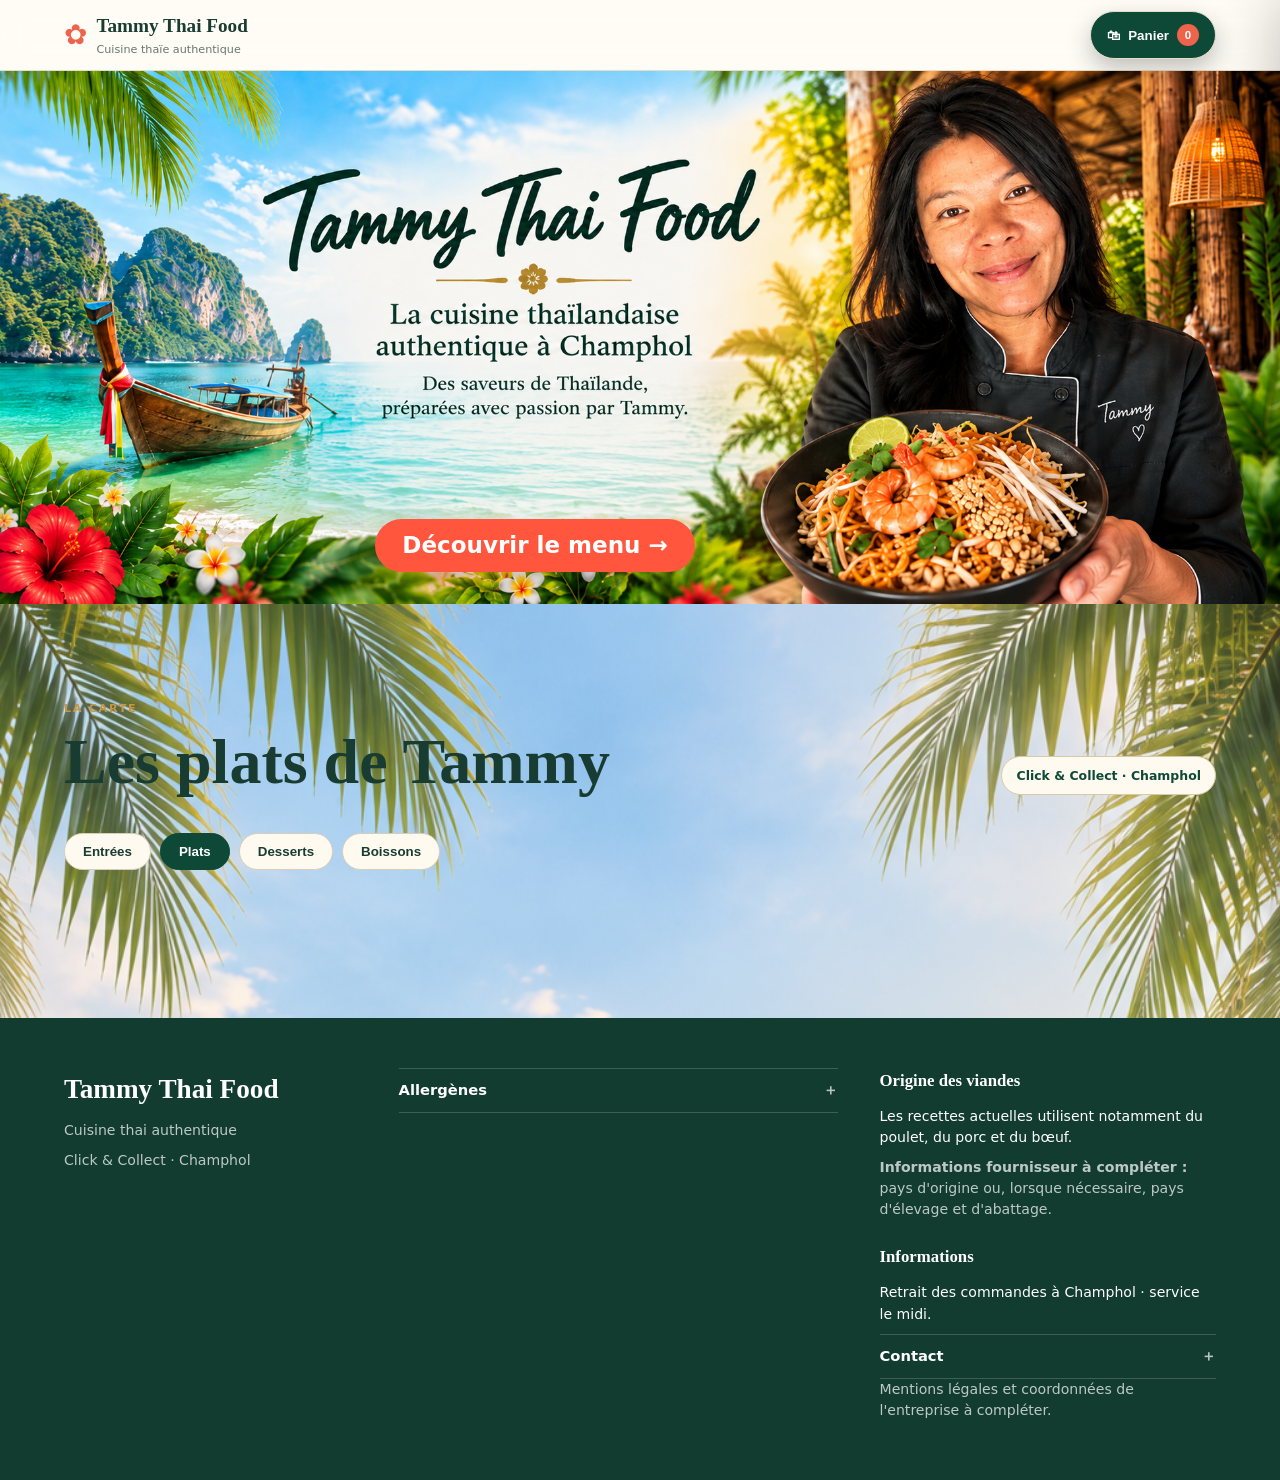
==== v2/index.html @ 0163ace2 "Refresh V2 checkout for admin slot integration" ====
<!doctype html>
<html lang="fr">
<head>
  <meta charset="utf-8">
  <meta name="viewport" content="width=device-width,initial-scale=1">

  <title>Tammy Thai Food — V2</title>

  <link rel="stylesheet" href="css/variables.css">
  <link rel="stylesheet" href="css/layout.css">
  <link rel="stylesheet" href="css/header.css">
  <link rel="stylesheet" href="css/hero.css?v=20260924-03">
  <link rel="stylesheet" href="css/menu.css?v=20261020-01">
  <link rel="stylesheet" href="css/cart.css?v=20261013-02">
  <link rel="stylesheet" href="css/footer.css">
  <link rel="stylesheet" href="css/responsive.css?v=20261006-01">
</head>

<body>

<header class="site-header">
  <a class="brand" href="#accueil">
    <span class="brand-mark">✿</span>
    <span>
      <b>Tammy Thai Food</b>
      <small>Cuisine thaïe authentique</small>
    </span>
  </a>

  <button class="cart-button" type="button">
    🛍 <span>Panier</span>
    <b id="cart-count">0</b>
  </button>
</header>

<main>

  <section id="accueil" class="hero">
    <div class="hero-content">
      <p class="eyebrow">Cuisine thai authentique</p>

      <h1>Les saveurs de Thaïlande<br>à votre table.</h1>

      <p>Des plats préparés avec passion, à commander simplement.</p>

      <a class="button" href="#menu">
        Découvrir le menu →
      </a>
    </div>
  </section>

  <section id="menu" class="menu section">

    <div class="section-heading">
      <div>
        <p class="eyebrow">La carte</p>
        <h2>Les plats de Tammy</h2>
      </div>

      <span class="tag">Click & Collect · Champhol</span>
    </div>

    <div class="category-row">
      <button>Entrées</button>
      <button class="active">Plats</button>
      <button>Desserts</button>
      <button>Boissons</button>
    </div>

    <div id="menu-grid" class="dish-grid"></div>

  </section>

</main>

<footer>
  <div class="footer-brand">
    <b>Tammy Thai Food</b>
    <p>Cuisine thai authentique</p>
    <p>Click & Collect · Champhol</p>
  </div>

  <div class="footer-block">
    <details class="footer-details">
      <summary>Allergènes</summary>
      <p class="footer-note">Ébauche issue des recettes et ingrédients actuellement enregistrés dans notre base. Les sauces et certains ingrédients restent à détailler et à vérifier.</p>
      <ul>
        <li><strong>Pad Thaï :</strong> cacahuètes, œufs, soja ; crustacés selon le choix crevettes.</li>
        <li><strong>Sauté de poulet aux noix de cajou :</strong> fruits à coque (noix de cajou).</li>
        <li><strong>Riz sauté :</strong> œufs ; crustacés selon le choix crevettes.</li>
        <li><strong>Rouleau de printemps :</strong> crustacés.</li>
        <li><strong>Tom Yum aux crevettes, poulet et poisson :</strong> crustacés (crevettes) et poisson.</li>
        <li><strong>Brochettes de poulet satay :</strong> allergènes de la marinade et de la sauce satay à confirmer sur les étiquettes fournisseurs avant publication définitive.</li>
        <li><strong>Tom kha kai :</strong> poisson.</li>
        <li><strong>Salade de papaye :</strong> cacahuètes et poisson (sauce poisson).</li>
        <li><strong>Bò Bún au bœuf :</strong> arachides (cacahuètes) ; allergènes des nems, de la marinade et des sauces à vérifier sur les étiquettes fournisseurs.</li>
        <li><strong>Bœuf sauté sauce huître :</strong> mollusques via la sauce huître ; autres allergènes à confirmer sur l’étiquette du fournisseur.</li>
        <li><strong>Chicken Massena, soupes de curry et nems :</strong> à compléter après vérification des recettes et produits utilisés.</li>
      </ul>
      <p class="footer-note">En cas d'allergie, consultez les informations détaillées avant de commander.</p>
    </details>
  </div>

  <div class="footer-block">
    <h3>Origine des viandes</h3>
    <p>Les recettes actuelles utilisent notamment du poulet, du porc et du bœuf.</p>
    <p class="footer-note"><strong>Informations fournisseur à compléter :</strong> pays d'origine ou, lorsque nécessaire, pays d'élevage et d'abattage.</p>

    <h3 class="footer-subtitle">Informations</h3>
    <p>Retrait des commandes à Champhol · service le midi.</p>
    <details class="footer-details">
      <summary>Contact</summary>
      <p>Email : bientôt disponible.</p>
    </details>
    <p class="footer-note">Mentions légales et coordonnées de l'entreprise à compléter.</p>
  </div>
</footer>

<!-- PANIER -->

<aside id="cart-panel" class="cart-panel">

  <div class="cart-panel-head">
    <h2>Votre panier</h2>

    <button
      type="button"
      data-cart-close
      aria-label="Fermer le panier">
      ×
    </button>
  </div>

  <div id="cart-content">
    <p class="empty-cart">Votre panier est vide.</p>
  </div>

</aside>

<script type="module" src="js/app.js?v=20261022-01"></script>
<script type="module" src="js/checkout.js?v=20261022-02"></script>

</body>
</html>
---- v2/css/variables.css ----
:root{--cream:#f7f1e3;--paper:#fffdf8;--ink:#183c31;--muted:#68756e;--green:#0e4938;--gold:#c59643;--coral:#ee634c;--line:#e5dcc9;--shadow:0 16px 40px rgba(31,56,45,.10);--radius:20px;font-family:system-ui,-apple-system,"Segoe UI",sans-serif}*{box-sizing:border-box}
---- v2/css/layout.css ----
html{scroll-behavior:smooth}body{margin:0;background:var(--cream);color:var(--ink);line-height:1.55;overflow-x:hidden}a{text-decoration:none;color:inherit}.section{max-width:1200px;margin:auto;padding:90px 5vw}.eyebrow{text-transform:uppercase;letter-spacing:.15em;font-size:.7rem;font-weight:800;color:var(--gold);margin:0 0 10px}h1,h2,h3{font-family:Georgia,serif}h2{font-size:clamp(2.2rem,4vw,3.5rem);line-height:1.05;margin:0}.lead{max-width:650px;color:var(--muted);font-size:1.05rem}.button{display:inline-flex;padding:14px 24px;border-radius:999px;background:var(--coral);color:#fff;font-weight:800}
---- v2/css/header.css ----
.site-header{position:sticky;top:0;z-index:30;display:flex;align-items:center;gap:24px;padding:11px 5vw;background:#fffdf8ee;border-bottom:1px solid var(--line);backdrop-filter:blur(12px)}.brand{display:flex;align-items:center;gap:9px;margin-right:auto}.brand-mark{font-size:28px;color:var(--coral)}.brand b{font-family:Georgia,serif;font-size:1.2rem}.brand small{display:block;color:var(--muted);font-size:.7rem}.site-header nav{display:flex;gap:24px;font-size:.86rem;font-weight:700}.site-header nav a:hover{color:var(--coral)}.cart-button{border:1px solid var(--line);background:var(--paper);border-radius:999px;padding:9px 15px;font-weight:800;color:var(--ink)}
---- v2/css/hero.css ----
.hero{position:relative;isolation:isolate;width:100%;aspect-ratio:1920/800;min-height:420px;max-height:800px;display:block;overflow:hidden;background:url('../banniere%20site.png') center center/cover no-repeat}.hero::before,.hero::after{display:none}.hero-content{position:absolute;inset:0;z-index:3;max-width:none;text-shadow:none}.hero-content>p,.hero-content>h1{display:none}.hero .button{position:absolute;left:29.3%;top:84%;width:25%;height:10%;display:flex;align-items:center;justify-content:center;padding:0 2%;box-sizing:border-box;background:#ff563d;color:#fff;border:0;border-radius:999px;box-shadow:0 8px 20px rgba(0,0,0,.16);font-size:clamp(14px,1.8vw,30px);font-weight:700;text-decoration:none;line-height:1;cursor:pointer;transition:transform .2s,background .2s,box-shadow .2s}.hero .button:hover{background:#ff684f;transform:translateY(-2px);box-shadow:0 12px 26px rgba(0,0,0,.22)}.hero .button:active{transform:translateY(1px)}@media(max-width:620px){.hero{aspect-ratio:auto;width:100%;height:41.6667vw;min-height:0!important;max-height:none;padding:0;background-position:center top;background-size:100% 100%;background-repeat:no-repeat}.hero .button{left:28%;top:78%;width:30%;height:14%;font-size:clamp(11px,3vw,18px)}}
---- v2/css/menu.css ----
.menu{position:relative;background:var(--cream);max-width:none;padding:96px 5vw 110px;overflow:hidden}.menu:before{content:"";position:absolute;inset:0;background:linear-gradient(rgba(247,241,227,.08),rgba(247,241,227,.14)),url("../fond d'écran.png") center top/cover no-repeat;opacity:.95;pointer-events:none}.menu>*{position:relative;z-index:1;max-width:1180px;margin-left:auto;margin-right:auto}.section-heading{display:flex;justify-content:space-between;align-items:end;gap:20px}.section-heading h2{font-size:clamp(2.6rem,5vw,4.4rem)}.tag{padding:9px 14px;border:1px solid #d9c9a6;border-radius:99px;color:var(--green);font-size:.78rem;background:#fffaf0;font-weight:700}.category-row{display:flex;gap:9px;margin:34px auto 34px!important;overflow:auto;padding:4px 0}.category-row button{border:1px solid #d9cdb9;background:#fffaf0;border-radius:999px;padding:10px 18px;color:var(--ink);font-weight:700;cursor:pointer;white-space:nowrap;transition:.18s}.category-row button:hover{transform:translateY(-1px);border-color:var(--gold)}.category-row .active{background:var(--green);border-color:var(--green);color:#fff}.dish-grid{display:grid;grid-template-columns:repeat(3,minmax(0,1fr));gap:24px}.dish-card{position:relative;display:flex;flex-direction:column;height:100%;background:#fffdf8;border:1px solid #e6dccb;border-radius:24px;overflow:hidden;box-shadow:0 18px 45px rgba(31,56,45,.11);transition:transform .2s,box-shadow .2s}.dish-card:hover{transform:translateY(-5px);box-shadow:0 25px 55px rgba(31,56,45,.17)}.dish-photo{height:235px;background:#e7dfcd center/95% no-repeat; background-size:90% !important;position:relative}.dish-photo:after{content:"";position:absolute;inset:0;background:linear-gradient(180deg,transparent 55%,rgba(0,0,0,.16));pointer-events:none}.dish-badge{position:absolute;z-index:1;top:14px;left:14px;padding:6px 10px;border-radius:99px;background:rgba(255,253,248,.94);color:var(--green);font-size:.7rem;font-weight:800}.dish-badge.promo-badge{left:auto;right:14px;background:var(--coral);color:#fff}.dish-badge.rice-badge{left:auto;right:14px;top:auto;bottom:14px;background:rgba(255,253,248,.94);color:var(--green)}
.dish-card-body{display:flex;flex-direction:column;flex:1;padding:20px 20px 22px}.dish-title-row{display:flex;justify-content:space-between;align-items:flex-start;gap:12px}.dish-title-copy{min-width:0}.dish-subtitle{margin-top:5px;color:var(--muted);font-size:.76rem;font-weight:700;letter-spacing:.01em}.dish-card h3{margin:0;font-size:1.35rem;line-height:1.05}.price{font-weight:900;color:var(--coral);font-size:1.1rem;white-space:nowrap}.dish-card p{color:var(--muted);font-size:.84rem;line-height:1.5;min-height:62px;margin:12px 0 14px}.quantity-row{display:flex;align-items:center;justify-content:space-between;padding:10px 12px;border-bottom:1px solid #eadfca;color:#8a806e;font-size:.82rem}.quantity-controls{display:flex;align-items:center;gap:14px}.quantity-controls button,.spice-row-controls button{width:30px;height:30px;border:1px solid #d8c8aa;border-radius:50%;background:#fffdf8;color:var(--green);font-size:1.1rem;font-weight:900;cursor:pointer;transition:transform .12s,background .12s,box-shadow .12s}.quantity-controls button:hover,.spice-row-controls button:hover{background:#f5dfaa;border-color:var(--gold);box-shadow:0 0 0 4px rgba(207,159,55,.16)}.quantity-controls button:active,.spice-row-controls button:active{transform:scale(.78);background:var(--gold);color:#fff;box-shadow:0 0 0 7px rgba(207,159,55,.25)}.quantity-controls b{min-width:18px;text-align:center;color:var(--green);font-size:1rem}.spice-box{margin:0 0 13px;padding:11px 12px 4px;border:1px solid #ead5ac;border-radius:15px;background:#fff8e9;animation:softIn .2s ease-out}.chili-packet-box{margin-top:0}.chili-packet-box .spice-row-controls b{min-width:82px}.spice-box-empty{font-size:.76rem;color:#8a806e;font-style:italic;padding:12px}.spice-box-title{font-size:.78rem;font-weight:800;color:#786f5d;margin-bottom:5px}.spice-row{display:flex;align-items:center;justify-content:space-between;gap:8px;padding:9px 0;border-top:1px dashed #ead5ac;color:#786f5d;font-size:.82rem}.spice-row-controls{display:flex;align-items:center;gap:10px}.spice-row-controls b{min-width:68px;text-align:center;font-size:.78rem;letter-spacing:1px}.dish-action{width:100%;margin-top:auto;justify-content:center;padding:12px 18px!important;transition:transform .12s,box-shadow .15s,background .15s}.dish-action:not(:disabled):hover{transform:translateY(-2px);box-shadow:0 8px 18px rgba(31,56,45,.2)}.dish-action:not(:disabled):active{transform:scale(.96);box-shadow:0 0 0 6px rgba(42,91,70,.18)}.dish-action:disabled,.dish-action.is-disabled{opacity:.45;cursor:not-allowed}.dish-card[data-category="Boissons"] .dish-photo{height:190px}.dish-card[data-category="Desserts"] .dish-photo{height:210px}@keyframes softIn{from{opacity:0;transform:translateY(-5px)}to{opacity:1;transform:translateY(0)}}@media(max-width:900px){.dish-grid{grid-template-columns:repeat(2,minmax(0,1fr))}.dish-photo{height:220px}.menu{padding-top:75px}}@media(max-width:620px){.menu{padding:58px 5vw 75px;touch-action:pan-y}.section-heading h2{font-size:2.7rem}.dish-grid{grid-template-columns:1fr;gap:18px}.dish-photo,.dish-card[data-category="Boissons"] .dish-photo,.dish-card[data-category="Desserts"] .dish-photo{height:245px}.dish-card-body{padding:18px}.dish-card h3{font-size:1.25rem}.category-row{margin-top:25px!important;margin-bottom:24px!important;overflow:visible;display:flex;flex-wrap:nowrap;justify-content:stretch;gap:4px;padding:5px 0 8px;touch-action:pan-y}.category-row button{flex:1 1 25%;min-width:0;padding:9px 4px;font-size:.78rem;white-space:nowrap}}

/* V2.06.28 — fiches compactes sur mobile */
@media(max-width:620px){
  .dish-photo,.dish-card[data-category="Boissons"] .dish-photo,.dish-card[data-category="Desserts"] .dish-photo{height:180px}
  .dish-card-body{padding:13px 14px 15px}
  .dish-card h3{font-size:1.12rem;line-height:1.08}
  .dish-title-row{gap:8px}
  .price{font-size:1rem}
  .dish-card p{font-size:.78rem;line-height:1.38;min-height:0;margin:8px 0 10px}
  .spice-box{margin-bottom:8px;padding:7px 10px 3px;border-radius:12px}
  .spice-box-title{font-size:.72rem;margin-bottom:3px}
  .spice-row{padding:6px 0;font-size:.76rem;gap:6px}
  .spice-row-controls{gap:7px}
  .spice-row-controls button,.quantity-controls button{width:28px;height:28px}
  .spice-row-controls b{min-width:58px;font-size:.72rem;letter-spacing:0}
  .protein-box .spice-row{padding:5px 0}
  .quantity-row{padding:7px 8px;font-size:.78rem}
  .dish-action{padding:10px 14px!important}
}


/* V2.06.27 — Mention des allergènes sous la description */
.dish-allergens{margin-top:8px!important;padding:8px 10px;border-left:3px solid #b66b2b;border-radius:4px;background:#fff6e8;color:#69401e;font-size:.82rem!important;line-height:1.4}


/* Bò Bún — choix distinct de sauce, pas de niveau de piment */
.sauce-box{margin-top:10px}
.sauce-option{display:flex;align-items:center;gap:9px;padding:7px 0;cursor:pointer;font-size:.9rem}
.sauce-option input{width:18px;height:18px;accent-color:var(--green);flex:0 0 auto}


/* V3.11 — choix de protéine indisponible */
.protein-row.protein-unavailable{opacity:.68;color:#8a7772;background:#f7efec;border-radius:8px;padding:8px 10px}
.protein-row.protein-unavailable b{color:#a53c30;font-size:.82rem;white-space:nowrap}
---- v2/css/cart.css ----
.cart-button{
  cursor:pointer;
  position:fixed;
  right:18px;
  bottom:18px;
  z-index:120;
  display:flex;
  align-items:center;
  gap:8px;
  padding:12px 16px;
  border-radius:999px;
  background:var(--green);
  color:white;
  box-shadow:0 10px 25px rgba(0,0,0,.25);
  transition:transform .15s ease, box-shadow .2s ease;
}

.cart-button:hover{
  transform:translateY(-2px);
  box-shadow:0 14px 30px rgba(0,0,0,.28);
}

.cart-button:active{
  transform:scale(.96);
}

.cart-button b{
  display:inline-grid;
  place-items:center;
  min-width:22px;
  height:22px;
  padding:0 6px;
  border-radius:999px;
  background:var(--coral);
  color:#fff;
  font-size:.72rem;
}

.cart-panel{
  position:fixed;
  z-index:130;
  top:0;
  right:0;
  width:min(380px,95vw);
  height:100vh;
  height:100dvh;
  max-height:100dvh;
  background:var(--paper);
  box-shadow:-20px 0 60px rgba(0,0,0,.25);
  padding:20px;
  padding-bottom:calc(20px + env(safe-area-inset-bottom));
  transform:translateX(105%);
  transition:transform .25s ease;
  overflow:auto;
}

.cart-panel.open{
  transform:translateX(0);
}

.cart-panel-head{
  display:flex;
  justify-content:space-between;
  align-items:center;
  padding-bottom:16px;
  margin-bottom:18px;
  border-bottom:1px solid var(--line);
}

.cart-panel-head button{
  border:0;
  background:none;
  font-size:2rem;
  cursor:pointer;
  transition:transform .12s ease;
}

.cart-panel-head button:hover{
  transform:scale(1.08);
}

.cart-panel-head button:active{
  transform:scale(.92);
}

.empty-cart{
  padding:35px 0;
  color:var(--muted);
}

.cart-line{
  display:flex;
  gap:12px;
  align-items:center;
  padding:14px 0;
  border-bottom:1px solid var(--line);
}

.cart-photo{
  width:64px;
  height:64px;
  border-radius:12px;
  background:#f3ead8 center/cover no-repeat;
  object-fit:cover;
  display:block;
  flex:none;
}

.cart-unit-info{
  flex:1;
  min-width:0;
}

.cart-unit-info strong{
  display:block;
  font-size:.95rem;
}

.cart-unit-info small,
.cart-unit-info span{
  display:block;
  margin-top:4px;
  font-size:.78rem;
  color:var(--muted);
}

.cart-quantity-control{
  display:flex;
  align-items:center;
  gap:7px;
  margin-top:8px;
}

.cart-quantity-control button{
  width:25px;
  height:25px;
  border-radius:50%;
  border:1px solid #d9c69c;
  background:white;
  color:var(--green);
  font-size:1rem;
  font-weight:800;
  cursor:pointer;
  transition:transform .12s ease, background .15s ease;
}

.cart-quantity-control button:hover{
  background:#fff6dd;
}

.cart-quantity-control button:active{
  transform:scale(.9);
}

.cart-quantity-control b{
  min-width:18px;
  text-align:center;
  font-size:.82rem;
  color:var(--green);
}

.cart-remove{
  width:32px;
  height:32px;
  border-radius:50%;
  border:1px solid var(--line);
  background:white;
  color:var(--coral);
  cursor:pointer;
  font-size:1.2rem;
  transition:transform .12s ease, background .15s ease;
}

.cart-remove:hover{
  background:#fff2ef;
}

.cart-remove:active{
  transform:scale(.9);
}

.cart-total{
  display:flex;
  justify-content:space-between;
  padding:22px 0;
  font-size:1.15rem;
}

.cart-actions{
  display:flex;
  flex-direction:column;
  gap:10px;
}

/* Bouton Valider */

.cart-validate{
  transition:transform .12s ease, box-shadow .15s ease;
}

.cart-validate:hover{
  transform:translateY(-2px);
  box-shadow:0 8px 18px rgba(31,56,45,.2);
}

.cart-validate:active{
  transform:scale(.96);
  box-shadow:0 0 0 6px rgba(42,91,70,.18);
}

/* Bouton Vider */

.secondary-cart-action{
  border:1px solid var(--line);
  background:white;
  padding:11px;
  border-radius:22px;
  cursor:pointer;
  transition:transform .12s ease, box-shadow .15s ease, background .15s ease;
}

.secondary-cart-action:hover{
  background:#f8f4ec;
}

.secondary-cart-action:active{
  transform:scale(.96);
  box-shadow:0 0 0 6px rgba(42,91,70,.15);
}

.cart-spice-control{
  display:flex;
  align-items:center;
  gap:6px;
  margin-top:8px;
  padding:7px 9px;
  border-radius:11px;
  background:#fbf3e2;
  border:1px solid #ead9b9;
}

.cart-spice-control button{
  width:24px;
  height:24px;
  border-radius:50%;
  border:1px solid #d9c69c;
  background:white;
  cursor:pointer;
  transition:transform .12s ease, background .15s ease;
}

.cart-spice-control button:hover{
  background:#fff6dd;
}

.cart-spice-control button:active{
  transform:scale(.9);
}

/* Confirmation de commande */

.order-success{
  text-align:center;
  padding:30px 15px;
}

.success-icon{
  width:72px;
  height:72px;
  margin:0 auto 18px;
  border-radius:50%;
  background:#2a5b46;
  color:white;
  display:grid;
  place-items:center;
  font-size:2rem;
  font-weight:bold;
}

.order-success h3{
  margin:0 0 10px;
}

.pickup-reminder{
  margin-top:15px;
  color:var(--green);
  font-weight:600;
}

/* Le bouton panier reste attaché à l'en-tête sticky.
   Il suit donc l'écran avec le header au lieu de rester en bas de l'écran. */

.cart-button{
  position:static;
  flex:none;
}

.site-header{
  position:sticky;
}

.site-header > .cart-button{
  margin-left:auto;
}

.site-header nav{
  display:flex;
  align-items:center;
}

@media(max-width:620px){

  .site-header{
    position:sticky;
    top:0;
    display:grid;
    grid-template-columns:minmax(0,1fr) auto;
    align-items:center;
    gap:8px;
  }

  .site-header .brand{
    width:auto;
    min-width:0;
    margin-right:0;
  }

  .site-header > .cart-button{
    grid-column:2;
    grid-row:1;
    margin-left:0;
  }

  .site-header nav{
    grid-column:1 / -1;
    grid-row:2;
    width:100%;
  }

  .cart-panel{
    width:100vw;
    max-width:100vw;
    padding:18px;
  }

}


/* Confirmation visuelle après ajout au panier */
.cart-button.cart-bump{
  animation:cart-bump .45s ease;
}

@keyframes cart-bump{
  0%{transform:scale(1)}
  35%{transform:scale(1.08)}
  65%{transform:scale(.96)}
  100%{transform:scale(1)}
}

.cart-unit-info span small{
  display:inline;
  margin:0;
  font-size:.72rem;
}


/* Miniatures réelles dans le panier */
.cart-photo-placeholder{
  display:grid;
  place-items:center;
  color:var(--green);
  font-size:1.5rem;
}
.cart-photo-error{
  visibility:hidden;
}


/* V2.06.26 — Formulaire de commande affiché en premier dans le panneau */
#order-form[hidden], #cart-content[hidden]{display:none!important}
#order-form{width:100%;margin:0 0 16px;scroll-margin-top:12px}
.checkout-pickup{display:flex;flex-direction:column;gap:6px;font-weight:700;margin:0 0 12px}
.checkout-pickup select{width:100%;min-height:44px;border:1px solid #d8c8aa;border-radius:10px;padding:10px;background:#fffdf8;color:var(--ink);font:inherit}
.promo-note{margin:8px 0 12px!important;min-height:0!important;padding:8px 10px;border-radius:10px;background:#fff0ed;color:#9a3f32!important;font-weight:800;font-size:.8rem!important}
---- v2/css/footer.css ----
footer{
  display:grid;
  grid-template-columns:1fr 1.5fr 1.15fr;
  gap:42px;
  padding:50px 5vw;
  background:#123c30;
  color:#fff;
}
footer b{
  font-family:Georgia,serif;
  font-size:1.7rem;
}
footer h3{
  margin:0 0 12px;
  font-family:Georgia,serif;
  font-size:1.05rem;
}
footer p,
footer li{
  margin:0 0 9px;
  line-height:1.5;
  font-size:.88rem;
}
footer ul{
  margin:0;
  padding-left:18px;
}
footer .footer-brand p,
footer .footer-note{
  opacity:.72;
}
footer .footer-brand p:first-of-type{
  margin-top:10px;
}
footer .footer-subtitle{
  margin-top:24px;
}
@media (max-width:900px){
  footer{
    grid-template-columns:1fr 1fr;
  }
  footer .footer-brand{
    grid-column:1 / -1;
  }
}
@media (max-width:620px){
  footer{
    display:block;
    padding:40px 5vw;
  }
  footer .footer-block + .footer-block{
    margin-top:28px;
  }
}
footer .footer-details{
  margin:0;
  border-top:1px solid rgba(255,255,255,.18);
  border-bottom:1px solid rgba(255,255,255,.18);
  padding:10px 0;
}
footer .footer-details summary{
  cursor:pointer;
  font-weight:800;
  font-size:.92rem;
  list-style:none;
}
footer .footer-details summary::-webkit-details-marker{display:none}
footer .footer-details summary::after{
  content:"＋";
  float:right;
  opacity:.7;
}
footer .footer-details[open] summary::after{content:"−"}
footer .footer-details > p:first-of-type{margin-top:12px}
---- v2/css/responsive.css ----
/* =========================
   TAMMY THAI FOOD — responsive.css
   ========================= */

@media (max-width:900px){

  .dish-grid{
    grid-template-columns:repeat(2,1fr);
  }

  .section-heading{
    display:block;
  }

  .tag{
    display:inline-block;
    margin-top:12px;
  }

}

@media (max-width:620px){

  /* Header */
  .site-header{
    padding:9px 4vw;
    flex-wrap:wrap;
    gap:10px;
  }

  .brand{
    width:auto;
  }

  .brand b{
    font-size:1rem;
  }

  .brand small{
    font-size:.58rem;
  }

  .site-header nav{
    display:flex;
    width:100%;
    justify-content:space-between;
    align-items:center;
    gap:8px;
  }

  .site-header nav a{
    display:block;
    font-size:.9rem;
  }

  /* Panier : le bouton est désormais dans l'en-tête sticky.
     Il reste visible pendant le défilement sans flotter en bas de l'écran. */
  /* Bannière */
  .hero{
    min-height:60vh;
    padding:90px 5vw 40px;
  }

  .hero h1{
    font-size:2.4rem;
    line-height:1.1;
  }

  /* Sections */
  .section{
    padding:40px 5vw;
  }

  /* Le menu remonte juste sous la bannière */
  .menu{
    padding-top:40px !important;
  }

  /* Grille des plats */
  .dish-grid{
    display:grid;
    grid-template-columns:1fr;
    gap:18px;
  }

  /* Catégories */
  .category-row{
    overflow:auto;
    white-space:nowrap;
  }

  /* Footer */
  footer{
    display:block;
  }

  footer>div+div{
    margin-top:20px;
  }

}
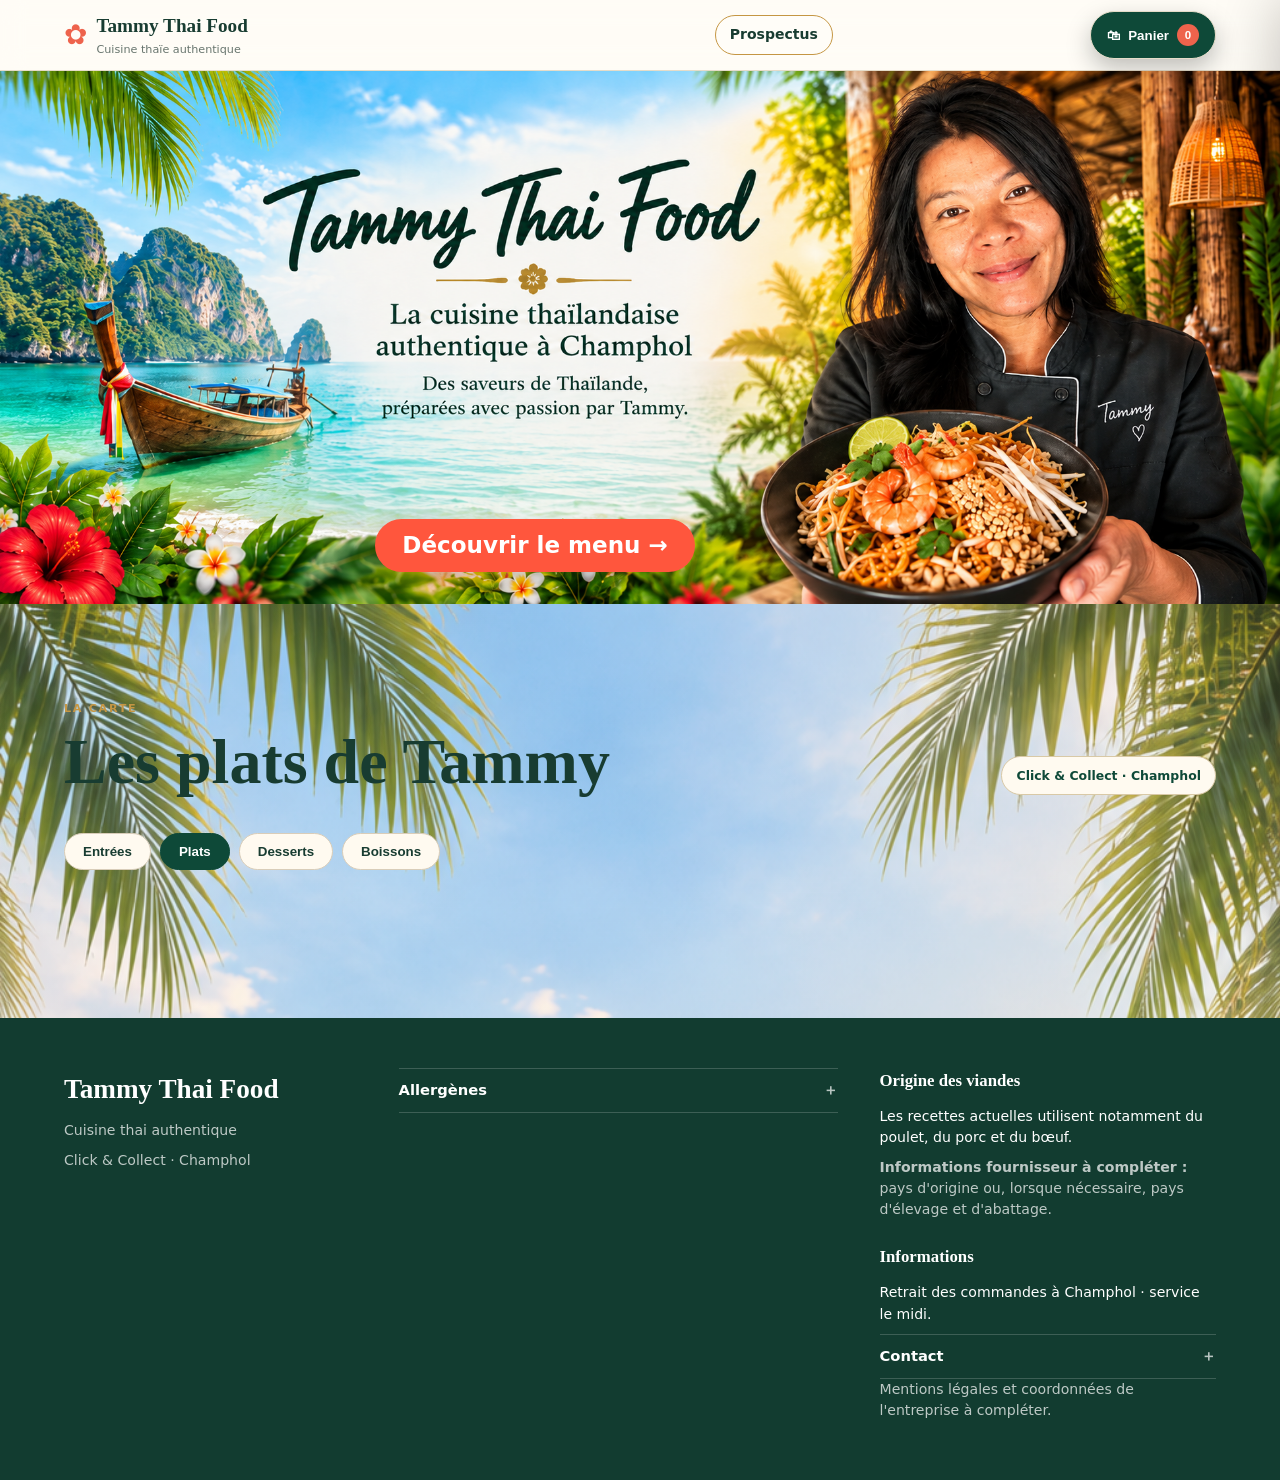
==== commit 6b4f5e7f: "V2 : ajouter un accès au prospectus collègues" ====
--- a/v2/index.html
+++ b/v2/index.html
@@ -26,6 +26,9 @@
       <small>Cuisine thaïe authentique</small>
     </span>
   </a>
+
+
+  <a href="prospectus.html" class="prospectus-link" style="display:inline-flex;align-items:center;justify-content:center;margin-left:auto;margin-right:12px;padding:8px 14px;border:1px solid #c59643;border-radius:999px;background:#fffdf8;color:#183c31;font-weight:700;text-decoration:none;font-size:14px;">Prospectus</a>
 
   <button class="cart-button" type="button">
     🛍 <span>Panier</span>
@@ -138,7 +141,7 @@
 </aside>
 
 <script type="module" src="js/app.js?v=20261022-01"></script>
-<script type="module" src="js/checkout.js?v=20261022-02"></script>
+<script type="module" src="js/checkout.js?v=20261022-04"></script>
 
 </body>
 </html>
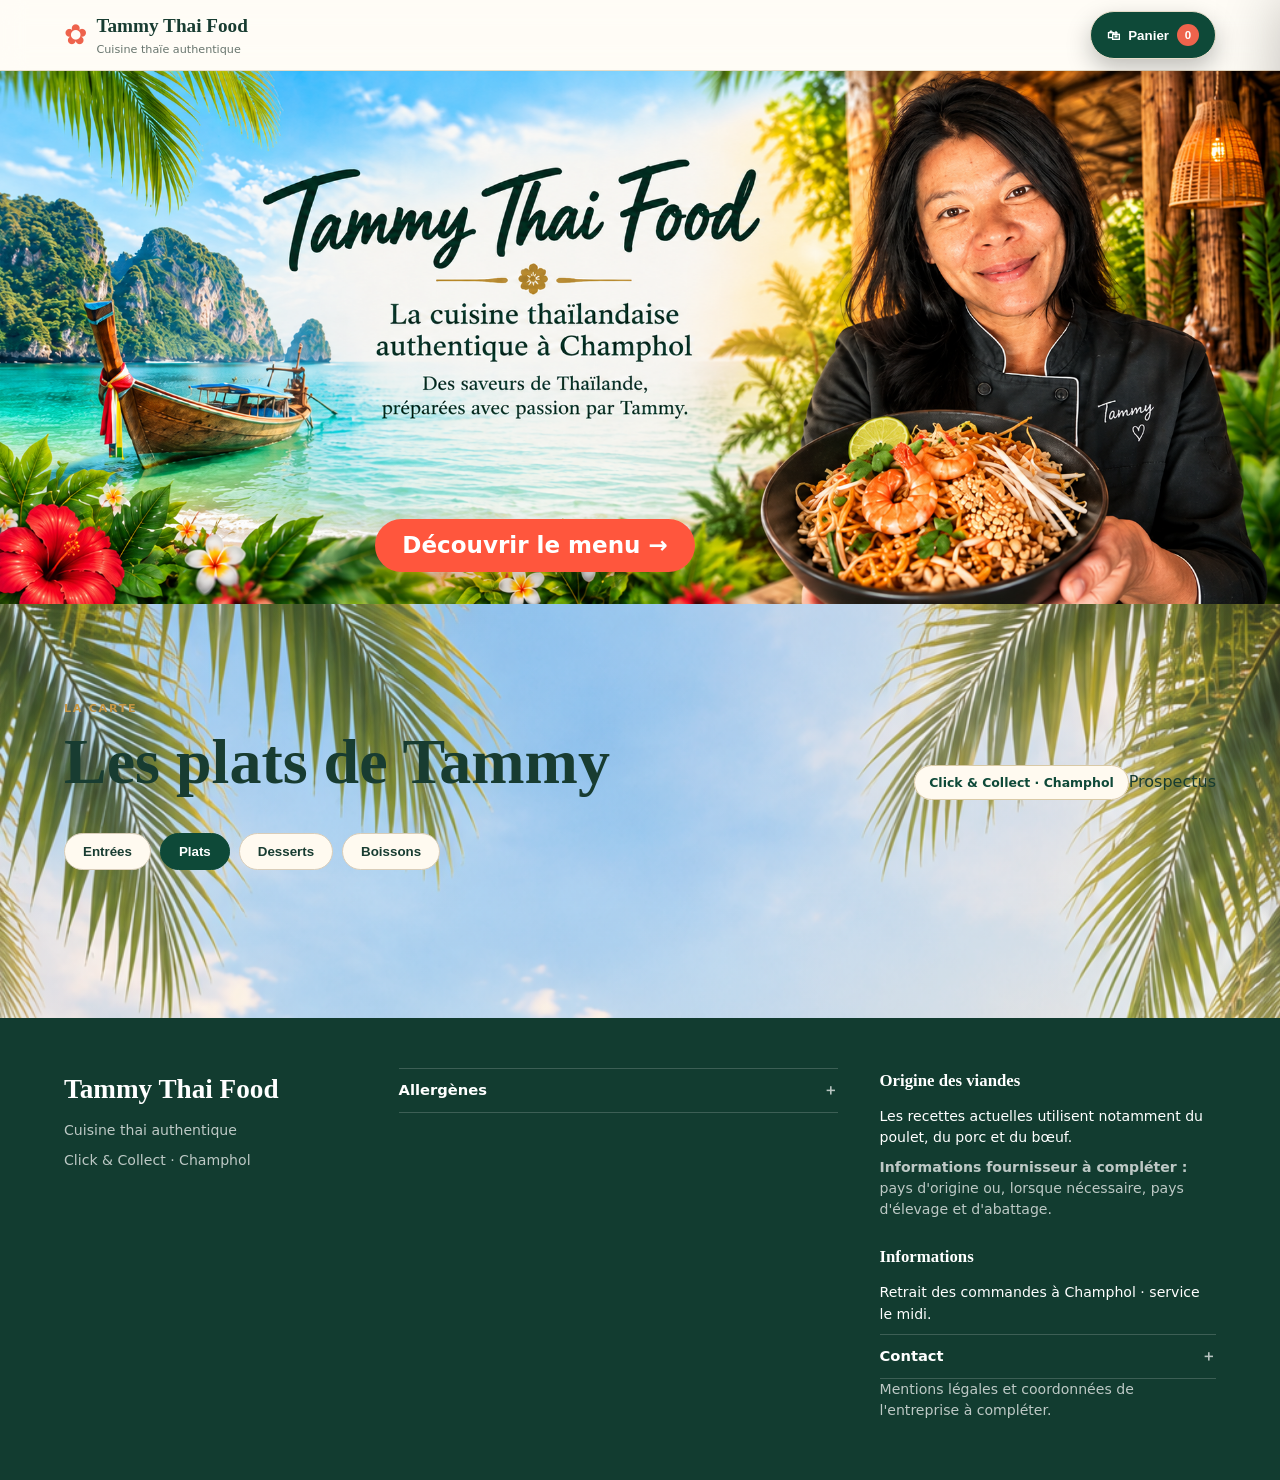
==== commit 5e3a4401: "Placer le bouton Prospectus à côté du Click & Collect" ====
--- a/v2/index.html
+++ b/v2/index.html
@@ -10,7 +10,7 @@
   <link rel="stylesheet" href="css/layout.css">
   <link rel="stylesheet" href="css/header.css">
   <link rel="stylesheet" href="css/hero.css?v=20260924-03">
-  <link rel="stylesheet" href="css/menu.css?v=20261020-01">
+  <link rel="stylesheet" href="css/menu.css?v=20261027-02">
   <link rel="stylesheet" href="css/cart.css?v=20261013-02">
   <link rel="stylesheet" href="css/footer.css">
   <link rel="stylesheet" href="css/responsive.css?v=20261006-01">
@@ -27,8 +27,6 @@
     </span>
   </a>
 
-
-  <a href="prospectus.html" class="prospectus-link" style="display:inline-flex;align-items:center;justify-content:center;margin-left:auto;margin-right:12px;padding:8px 14px;border:1px solid #c59643;border-radius:999px;background:#fffdf8;color:#183c31;font-weight:700;text-decoration:none;font-size:14px;">Prospectus</a>
 
   <button class="cart-button" type="button">
     🛍 <span>Panier</span>
@@ -60,7 +58,7 @@
         <h2>Les plats de Tammy</h2>
       </div>
 
-      <span class="tag">Click & Collect · Champhol</span>
+      <div class="menu-quick-links"><span class="tag">Click &amp; Collect · Champhol</span><a href="prospectus.html" class="prospectus-link">Prospectus</a></div>
     </div>
 
     <div class="category-row">
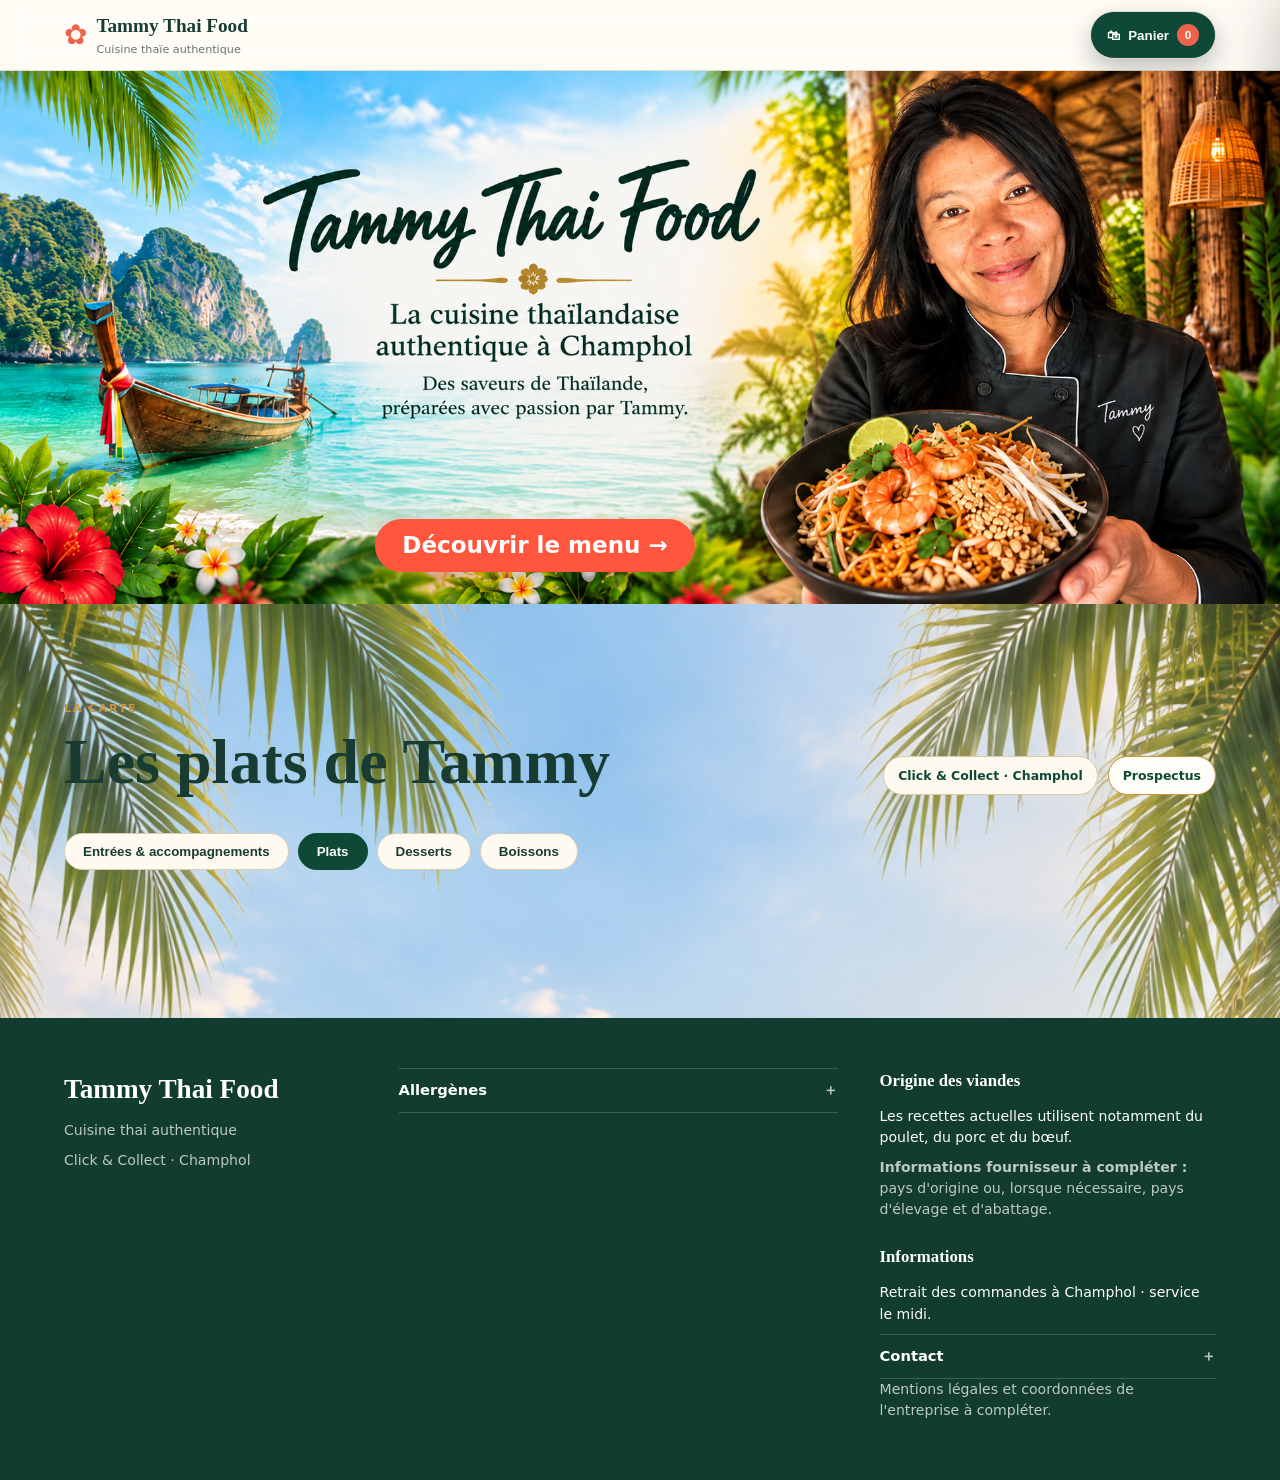
==== commit a8fdad2b: "Correction menu — Renommer Entrées en Entrées & accompagnements" ====
--- a/v2/index.html
+++ b/v2/index.html
@@ -62,7 +62,7 @@
     </div>
 
     <div class="category-row">
-      <button>Entrées</button>
+      <button>Entrées & accompagnements</button>
       <button class="active">Plats</button>
       <button>Desserts</button>
       <button>Boissons</button>
--- a/v2/css/menu.css
+++ b/v2/css/menu.css
@@ -1,5 +1,5 @@
-.menu{position:relative;background:var(--cream);max-width:none;padding:96px 5vw 110px;overflow:hidden}.menu:before{content:"";position:absolute;inset:0;background:linear-gradient(rgba(247,241,227,.08),rgba(247,241,227,.14)),url("../fond d'écran.png") center top/cover no-repeat;opacity:.95;pointer-events:none}.menu>*{position:relative;z-index:1;max-width:1180px;margin-left:auto;margin-right:auto}.section-heading{display:flex;justify-content:space-between;align-items:end;gap:20px}.section-heading h2{font-size:clamp(2.6rem,5vw,4.4rem)}.tag{padding:9px 14px;border:1px solid #d9c9a6;border-radius:99px;color:var(--green);font-size:.78rem;background:#fffaf0;font-weight:700}.category-row{display:flex;gap:9px;margin:34px auto 34px!important;overflow:auto;padding:4px 0}.category-row button{border:1px solid #d9cdb9;background:#fffaf0;border-radius:999px;padding:10px 18px;color:var(--ink);font-weight:700;cursor:pointer;white-space:nowrap;transition:.18s}.category-row button:hover{transform:translateY(-1px);border-color:var(--gold)}.category-row .active{background:var(--green);border-color:var(--green);color:#fff}.dish-grid{display:grid;grid-template-columns:repeat(3,minmax(0,1fr));gap:24px}.dish-card{position:relative;display:flex;flex-direction:column;height:100%;background:#fffdf8;border:1px solid #e6dccb;border-radius:24px;overflow:hidden;box-shadow:0 18px 45px rgba(31,56,45,.11);transition:transform .2s,box-shadow .2s}.dish-card:hover{transform:translateY(-5px);box-shadow:0 25px 55px rgba(31,56,45,.17)}.dish-photo{height:235px;background:#e7dfcd center/95% no-repeat; background-size:90% !important;position:relative}.dish-photo:after{content:"";position:absolute;inset:0;background:linear-gradient(180deg,transparent 55%,rgba(0,0,0,.16));pointer-events:none}.dish-badge{position:absolute;z-index:1;top:14px;left:14px;padding:6px 10px;border-radius:99px;background:rgba(255,253,248,.94);color:var(--green);font-size:.7rem;font-weight:800}.dish-badge.promo-badge{left:auto;right:14px;background:var(--coral);color:#fff}.dish-badge.rice-badge{left:auto;right:14px;top:auto;bottom:14px;background:rgba(255,253,248,.94);color:var(--green)}
-.dish-card-body{display:flex;flex-direction:column;flex:1;padding:20px 20px 22px}.dish-title-row{display:flex;justify-content:space-between;align-items:flex-start;gap:12px}.dish-title-copy{min-width:0}.dish-subtitle{margin-top:5px;color:var(--muted);font-size:.76rem;font-weight:700;letter-spacing:.01em}.dish-card h3{margin:0;font-size:1.35rem;line-height:1.05}.price{font-weight:900;color:var(--coral);font-size:1.1rem;white-space:nowrap}.dish-card p{color:var(--muted);font-size:.84rem;line-height:1.5;min-height:62px;margin:12px 0 14px}.quantity-row{display:flex;align-items:center;justify-content:space-between;padding:10px 12px;border-bottom:1px solid #eadfca;color:#8a806e;font-size:.82rem}.quantity-controls{display:flex;align-items:center;gap:14px}.quantity-controls button,.spice-row-controls button{width:30px;height:30px;border:1px solid #d8c8aa;border-radius:50%;background:#fffdf8;color:var(--green);font-size:1.1rem;font-weight:900;cursor:pointer;transition:transform .12s,background .12s,box-shadow .12s}.quantity-controls button:hover,.spice-row-controls button:hover{background:#f5dfaa;border-color:var(--gold);box-shadow:0 0 0 4px rgba(207,159,55,.16)}.quantity-controls button:active,.spice-row-controls button:active{transform:scale(.78);background:var(--gold);color:#fff;box-shadow:0 0 0 7px rgba(207,159,55,.25)}.quantity-controls b{min-width:18px;text-align:center;color:var(--green);font-size:1rem}.spice-box{margin:0 0 13px;padding:11px 12px 4px;border:1px solid #ead5ac;border-radius:15px;background:#fff8e9;animation:softIn .2s ease-out}.chili-packet-box{margin-top:0}.chili-packet-box .spice-row-controls b{min-width:82px}.spice-box-empty{font-size:.76rem;color:#8a806e;font-style:italic;padding:12px}.spice-box-title{font-size:.78rem;font-weight:800;color:#786f5d;margin-bottom:5px}.spice-row{display:flex;align-items:center;justify-content:space-between;gap:8px;padding:9px 0;border-top:1px dashed #ead5ac;color:#786f5d;font-size:.82rem}.spice-row-controls{display:flex;align-items:center;gap:10px}.spice-row-controls b{min-width:68px;text-align:center;font-size:.78rem;letter-spacing:1px}.dish-action{width:100%;margin-top:auto;justify-content:center;padding:12px 18px!important;transition:transform .12s,box-shadow .15s,background .15s}.dish-action:not(:disabled):hover{transform:translateY(-2px);box-shadow:0 8px 18px rgba(31,56,45,.2)}.dish-action:not(:disabled):active{transform:scale(.96);box-shadow:0 0 0 6px rgba(42,91,70,.18)}.dish-action:disabled,.dish-action.is-disabled{opacity:.45;cursor:not-allowed}.dish-card[data-category="Boissons"] .dish-photo{height:190px}.dish-card[data-category="Desserts"] .dish-photo{height:210px}@keyframes softIn{from{opacity:0;transform:translateY(-5px)}to{opacity:1;transform:translateY(0)}}@media(max-width:900px){.dish-grid{grid-template-columns:repeat(2,minmax(0,1fr))}.dish-photo{height:220px}.menu{padding-top:75px}}@media(max-width:620px){.menu{padding:58px 5vw 75px;touch-action:pan-y}.section-heading h2{font-size:2.7rem}.dish-grid{grid-template-columns:1fr;gap:18px}.dish-photo,.dish-card[data-category="Boissons"] .dish-photo,.dish-card[data-category="Desserts"] .dish-photo{height:245px}.dish-card-body{padding:18px}.dish-card h3{font-size:1.25rem}.category-row{margin-top:25px!important;margin-bottom:24px!important;overflow:visible;display:flex;flex-wrap:nowrap;justify-content:stretch;gap:4px;padding:5px 0 8px;touch-action:pan-y}.category-row button{flex:1 1 25%;min-width:0;padding:9px 4px;font-size:.78rem;white-space:nowrap}}
+.menu{position:relative;background:var(--cream);max-width:none;padding:96px 5vw 110px;overflow:hidden}.menu:before{content:"";position:absolute;inset:0;background:linear-gradient(rgba(247,241,227,.08),rgba(247,241,227,.14)),url("../fond d'écran.png") center top/cover no-repeat;opacity:.95;pointer-events:none}.menu>*{position:relative;z-index:1;max-width:1180px;margin-left:auto;margin-right:auto}.section-heading{display:flex;justify-content:space-between;align-items:end;gap:20px}.menu-quick-links{display:flex;align-items:center;justify-content:flex-end;gap:10px;flex-wrap:wrap}.menu-quick-links .tag{margin:0}.menu-quick-links .prospectus-link{display:inline-flex;align-items:center;justify-content:center;padding:9px 14px;border:1px solid #c59643;border-radius:99px;background:#fffdf8;color:var(--green);font-weight:700;text-decoration:none;font-size:.78rem;white-space:nowrap}.section-heading h2{font-size:clamp(2.6rem,5vw,4.4rem)}.tag{padding:9px 14px;border:1px solid #d9c9a6;border-radius:99px;color:var(--green);font-size:.78rem;background:#fffaf0;font-weight:700}.category-row{display:flex;gap:9px;margin:34px auto 34px!important;overflow:auto;padding:4px 0}.category-row button{border:1px solid #d9cdb9;background:#fffaf0;border-radius:999px;padding:10px 18px;color:var(--ink);font-weight:700;cursor:pointer;white-space:nowrap;transition:.18s}.category-row button:hover{transform:translateY(-1px);border-color:var(--gold)}.category-row .active{background:var(--green);border-color:var(--green);color:#fff}.dish-grid{display:grid;grid-template-columns:repeat(3,minmax(0,1fr));gap:24px}.dish-card{position:relative;display:flex;flex-direction:column;height:100%;background:#fffdf8;border:1px solid #e6dccb;border-radius:24px;overflow:hidden;box-shadow:0 18px 45px rgba(31,56,45,.11);transition:transform .2s,box-shadow .2s}.dish-card:hover{transform:translateY(-5px);box-shadow:0 25px 55px rgba(31,56,45,.17)}.dish-photo{height:235px;background:#e7dfcd center/95% no-repeat; background-size:90% !important;position:relative}.dish-photo:after{content:"";position:absolute;inset:0;background:linear-gradient(180deg,transparent 55%,rgba(0,0,0,.16));pointer-events:none}.dish-badge{position:absolute;z-index:1;top:14px;left:14px;padding:6px 10px;border-radius:99px;background:rgba(255,253,248,.94);color:var(--green);font-size:.7rem;font-weight:800}.dish-badge.promo-badge{left:auto;right:14px;background:var(--coral);color:#fff}.dish-badge.rice-badge{left:auto;right:14px;top:auto;bottom:14px;background:rgba(255,253,248,.94);color:var(--green)}
+.dish-card-body{display:flex;flex-direction:column;flex:1;padding:20px 20px 22px}.dish-title-row{display:flex;justify-content:space-between;align-items:flex-start;gap:12px}.dish-title-copy{min-width:0}.dish-subtitle{margin-top:5px;color:var(--muted);font-size:.76rem;font-weight:700;letter-spacing:.01em}.dish-card h3{margin:0;font-size:1.35rem;line-height:1.05}.price{font-weight:900;color:var(--coral);font-size:1.1rem;white-space:nowrap}.dish-card p{color:var(--muted);font-size:.84rem;line-height:1.5;min-height:62px;margin:12px 0 14px}.quantity-row{display:flex;align-items:center;justify-content:space-between;padding:10px 12px;border-bottom:1px solid #eadfca;color:#8a806e;font-size:.82rem}.quantity-controls{display:flex;align-items:center;gap:14px}.quantity-controls button,.spice-row-controls button{width:30px;height:30px;border:1px solid #d8c8aa;border-radius:50%;background:#fffdf8;color:var(--green);font-size:1.1rem;font-weight:900;cursor:pointer;transition:transform .12s,background .12s,box-shadow .12s}.quantity-controls button:hover,.spice-row-controls button:hover{background:#f5dfaa;border-color:var(--gold);box-shadow:0 0 0 4px rgba(207,159,55,.16)}.quantity-controls button:active,.spice-row-controls button:active{transform:scale(.78);background:var(--gold);color:#fff;box-shadow:0 0 0 7px rgba(207,159,55,.25)}.quantity-controls b{min-width:18px;text-align:center;color:var(--green);font-size:1rem}.spice-box{margin:0 0 13px;padding:11px 12px 4px;border:1px solid #ead5ac;border-radius:15px;background:#fff8e9;animation:softIn .2s ease-out}.chili-packet-box{margin-top:0}.chili-packet-box .spice-row-controls b{min-width:82px}.spice-box-empty{font-size:.76rem;color:#8a806e;font-style:italic;padding:12px}.spice-box-title{font-size:.78rem;font-weight:800;color:#786f5d;margin-bottom:5px}.spice-row{display:flex;align-items:center;justify-content:space-between;gap:8px;padding:9px 0;border-top:1px dashed #ead5ac;color:#786f5d;font-size:.82rem}.spice-row-controls{display:flex;align-items:center;gap:10px}.spice-row-controls b{min-width:68px;text-align:center;font-size:.78rem;letter-spacing:1px}.dish-action{width:100%;margin-top:auto;justify-content:center;padding:12px 18px!important;transition:transform .12s,box-shadow .15s,background .15s}.dish-action:not(:disabled):hover{transform:translateY(-2px);box-shadow:0 8px 18px rgba(31,56,45,.2)}.dish-action:not(:disabled):active{transform:scale(.96);box-shadow:0 0 0 6px rgba(42,91,70,.18)}.dish-action:disabled,.dish-action.is-disabled{opacity:.45;cursor:not-allowed}.dish-card[data-category="Boissons"] .dish-photo{height:190px}.dish-card[data-category="Desserts"] .dish-photo{height:210px}@keyframes softIn{from{opacity:0;transform:translateY(-5px)}to{opacity:1;transform:translateY(0)}}@media(max-width:900px){.dish-grid{grid-template-columns:repeat(2,minmax(0,1fr))}.dish-photo{height:220px}.menu{padding-top:75px}}@media(max-width:620px){.menu{padding:58px 5vw 75px;touch-action:pan-y}.section-heading{display:block}.section-heading h2{font-size:2.2rem;line-height:1.08}.menu-quick-links{justify-content:flex-start;gap:8px;margin-top:12px}.menu-quick-links .tag,.menu-quick-links .prospectus-link{font-size:.72rem;padding:8px 10px}.dish-grid{grid-template-columns:1fr;gap:18px}.dish-photo,.dish-card[data-category="Boissons"] .dish-photo,.dish-card[data-category="Desserts"] .dish-photo{height:245px}.dish-card-body{padding:18px}.dish-card h3{font-size:1.25rem}.category-row{margin-top:25px!important;margin-bottom:24px!important;overflow:visible;display:flex;flex-wrap:nowrap;justify-content:stretch;gap:4px;padding:5px 0 8px;touch-action:pan-y}.category-row button{flex:1 1 25%;min-width:0;padding:9px 4px;font-size:.78rem;white-space:nowrap}}
 
 /* V2.06.28 — fiches compactes sur mobile */
 @media(max-width:620px){
